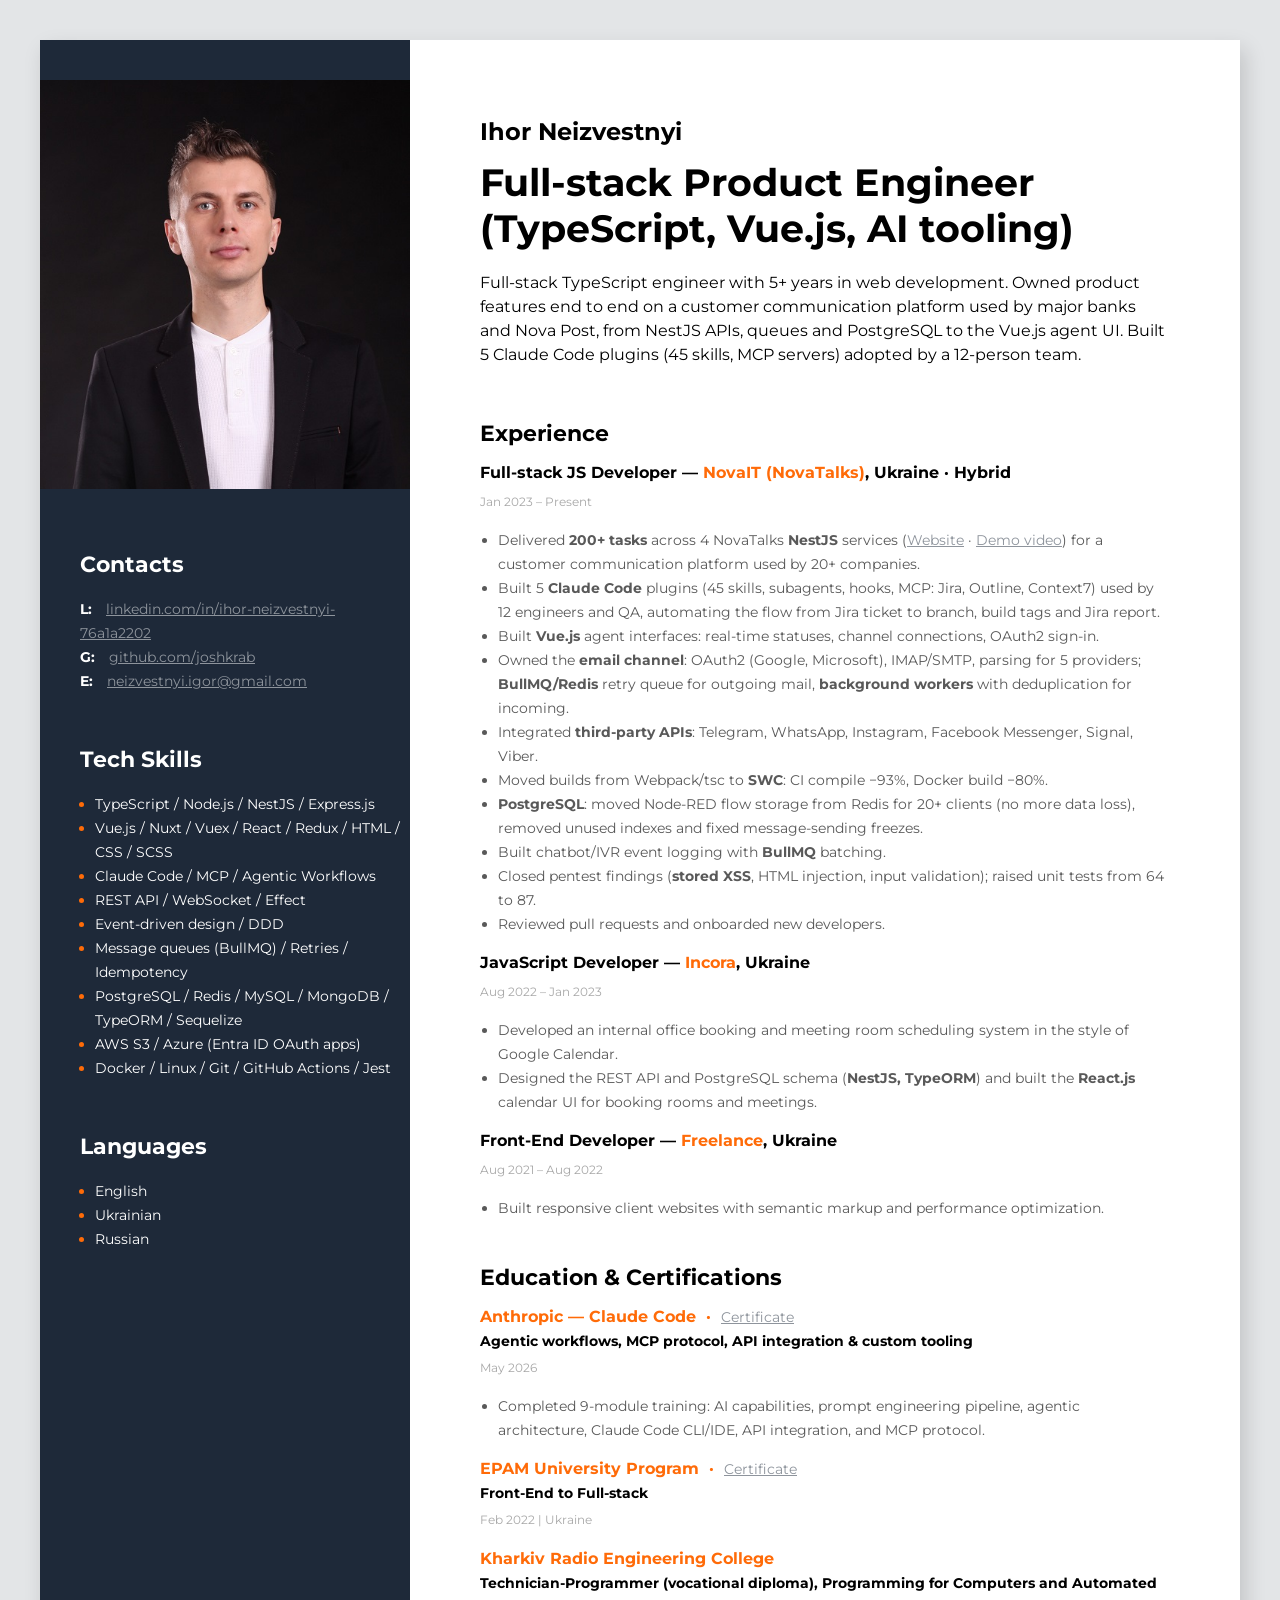
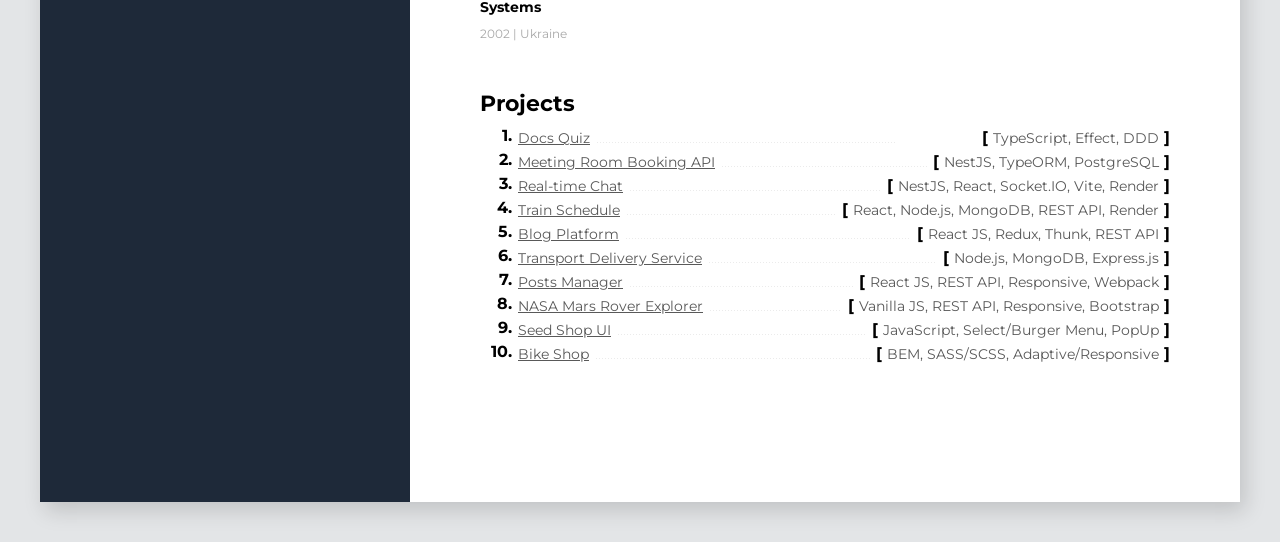
==== index2.html @ da0ebd99 "18nov" ====
<!DOCTYPE html>
<html lang="en">

<head>
  <meta http-equiv="Permissions-Policy" content="interest-cohort=()" />
  <meta charset="UTF-8" />
  <meta name="viewport" content="width=device-width, initial-scale=1.0" />
  <title>Ihor_Neizvestnyi_CV</title>
  <link rel="stylesheet" href="./css/style.css" />
  <link href="https://fonts.googleapis.com/css2?family=Montserrat:wght@400;700&display=swap" rel="stylesheet" />
  <style>
    /* Print/ATS: plain fonts for headings, full URLs instead of link labels */
    .print-link { display: none; }
    @media print {
      .wrapper h1, .wrapper h2, .wrapper h3, .wrapper h4 { font-family: Arial, Helvetica, sans-serif !important; }
      .screen-link { display: none !important; }
      .print-link { display: inline !important; }
    }
  </style>
</head>

<body>
  <!-- Main container -->
  <div class="wrapper">
    <aside class="sidebar">
      <img src="./img/03.JPG" alt="My Photo" class="photo" />

      <!-- Contacts container -->
      <div class="contacts">
        <h3 class="contacts-title">Contacts</h3>
        <div>
          <span class="contacts-letters">L:</span>
          <a target="_blank" class="contacts-link"
            href="https://www.linkedin.com/in/ihor-neizvestnyi-76a1a2202/">linkedin.com/in/ihor-neizvestnyi-76a1a2202</a>
        </div>
        <div>
          <span class="contacts-letters">G:</span>
          <a target="_blank" class="contacts-link" href="https://github.com/joshkrab">github.com/joshkrab</a>
        </div>
        <div>
          <span class="contacts-letters">E:</span>
          <a target="_blank" class="contacts-link"
            href="mailto:neizvestnyi.igor@gmail.com">neizvestnyi.igor@gmail.com</a>
        </div>
      </div>

      <!-- Tech skills container (screen). Keep in sync with .print-skills below -->
      <div class="tech-skills">
        <h3 class="tech-skills-title">Tech Skills</h3>

        <ul class="tech-skills-list">
          <li class="tech-skills-item">
            <span class="tech-skills-words">TypeScript / Node.js / NestJS / Express.js</span>
          </li>

          <li class="tech-skills-item">
            <span class="tech-skills-words">Vue.js / Nuxt / Vuex / React / Redux / HTML / CSS / SCSS</span>
          </li>

          <li class="tech-skills-item">
            <span class="tech-skills-words">Claude Code / MCP / Agentic Workflows</span>
          </li>

          <li class="tech-skills-item">
            <span class="tech-skills-words">REST API / WebSocket / Effect</span>
          </li>

          <li class="tech-skills-item">
            <span class="tech-skills-words">Event-driven design / DDD</span>
          </li>

          <li class="tech-skills-item">
            <span class="tech-skills-words">Message queues (BullMQ) / Retries / Idempotency</span>
          </li>

          <li class="tech-skills-item">
            <span class="tech-skills-words">PostgreSQL / Redis / MySQL / MongoDB / TypeORM / Sequelize</span>
          </li>

          <li class="tech-skills-item">
            <span class="tech-skills-words">AWS S3 / Azure (Entra ID OAuth apps)</span>
          </li>

          <li class="tech-skills-item">
            <span class="tech-skills-words">Docker / Linux / Git / GitHub Actions / Jest</span>
          </li>

        </ul>
      </div>

      <!-- Languages container -->
      <div class="soft-skills languages">
        <h3 class="soft-skills-title">Languages</h3>
        <ul>
          <li class="soft-skills-item">
            <span class="soft-skills-words">English</span>
          </li>

          <li class="soft-skills-item">
            <span class="soft-skills-words">Ukrainian</span>
          </li>

          <li class="soft-skills-item">
            <span class="soft-skills-words">Russian</span>
          </li>
        </ul>
      </div>
    </aside>

    <!-- About me container -->
    <div class="about-me">
      <!-- Main info -->
      <div class="info-conteiner">
        <h1 class="profession">Ihor Neizvestnyi</h1>
        <h2 class="name">Full-stack Product Engineer (TypeScript, Vue.js, AI tooling)</h2>

        <p class="description">
          Full-stack TypeScript engineer with 5+ years in web development. Owned product features end to end on a
          customer communication platform used by major banks and Nova Post, from NestJS APIs, queues and PostgreSQL
          to the Vue.js agent UI. Built 5 Claude Code plugins (45 skills, MCP servers) adopted by a 12-person team.
        </p>
      </div>

      <!-- Skills: shown only in print/PDF. Keep in sync with sidebar Tech Skills -->
      <div class="print-skills">
        <h3 class="about-me-title">Skills</h3>
        <ul>
          <li><b>Backend:</b> TypeScript, Node.js, NestJS, Express.js, REST API, WebSocket, Effect</li>
          <li><b>Frontend:</b> Vue.js, Nuxt, Vuex, React, Redux, HTML, CSS/SCSS</li>
          <li><b>AI:</b> Claude Code, MCP, agentic workflows</li>
          <li><b>Architecture:</b> event-driven design, message queues (BullMQ), retries, idempotency, DDD</li>
          <li><b>Data:</b> PostgreSQL, Redis, MySQL, MongoDB, TypeORM, Sequelize</li>
          <li><b>Cloud:</b> AWS S3, Azure (Entra ID OAuth apps)</li>
          <li><b>DevOps &amp; Testing:</b> Docker, Linux, Git, GitHub Actions, Jest</li>
        </ul>
      </div>

      <!-- Work Experience -->
      <div class="experience-container">
        <h3 class="about-me-title">Experience</h3>

        <!-- NovaIT -->
        <div>
          <h4 class="profession-title">
            Full-stack JS Developer —
            <span class="prof-company">NovaIT (NovaTalks)</span>, Ukraine · Hybrid
          </h4>
          <span class="profession-time">Jan 2023 – Present</span>
          <ul class="profession-duties">
            <li class="profession-duties-item">
              Delivered <b>200+ tasks</b> across 4 NovaTalks <b>NestJS</b> services
              (<span class="screen-link"><a target="_blank" class="contacts-link" href="https://novatalks.com.ua/en/">Website</a> ·
              <a target="_blank" class="contacts-link" href="https://www.youtube.com/watch?v=xKpagvqNohA">Demo
                video</a></span><span class="print-link"><a target="_blank" class="contacts-link"
                href="https://novatalks.com.ua/en/">novatalks.com.ua/en</a> ·
              <a target="_blank" class="contacts-link"
                href="https://www.youtube.com/watch?v=xKpagvqNohA">youtube.com/watch?v=xKpagvqNohA</a></span>)
              for a customer communication platform used by 20+ companies.
            </li>
            <li class="profession-duties-item">
              Built 5 <b>Claude Code</b> plugins (45 skills, subagents, hooks, MCP: Jira, Outline, Context7) used by
              12 engineers and QA, automating the flow from Jira ticket to branch, build tags and Jira report.
            </li>
            <li class="profession-duties-item">
              Built <b>Vue.js</b> agent interfaces: real-time statuses, channel connections, OAuth2 sign-in.
            </li>
            <li class="profession-duties-item">
              Owned the <b>email channel</b>: OAuth2 (Google, Microsoft), IMAP/SMTP, parsing for 5 providers;
              <b>BullMQ/Redis</b> retry queue for outgoing mail, <b>background workers</b> with deduplication for incoming.
            </li>
            <li class="profession-duties-item">
              Integrated <b>third-party APIs</b>: Telegram, WhatsApp, Instagram, Facebook Messenger, Signal, Viber.
            </li>
            <li class="profession-duties-item">
              Moved builds from Webpack/tsc to <b>SWC</b>: CI compile −93%, Docker build −80%.
            </li>
            <li class="profession-duties-item">
              <b>PostgreSQL</b>: moved Node-RED flow storage from Redis for 20+ clients (no more data loss), removed
              unused indexes and fixed message-sending freezes.
            </li>
            <li class="profession-duties-item">
              Built chatbot/IVR event logging with <b>BullMQ</b> batching.
            </li>
            <li class="profession-duties-item">
              Closed pentest findings (<b>stored XSS</b>, HTML injection, input validation); raised unit tests from
              64 to 87.
            </li>
            <li class="profession-duties-item">
              Reviewed pull requests and onboarded new developers.
            </li>
          </ul>
        </div>

        <!-- Incora -->
        <div>
          <h4 class="profession-title">
            JavaScript Developer —
            <span class="prof-company">Incora</span>, Ukraine
          </h4>
          <span class="profession-time">Aug 2022 – Jan 2023</span>
          <ul class="profession-duties">
            <li class="profession-duties-item">
              Developed an internal office booking and meeting room scheduling system in the style of Google Calendar.
            </li>
            <li class="profession-duties-item">
              Designed the REST API and PostgreSQL schema (<b>NestJS, TypeORM</b>) and built the <b>React.js</b> calendar
              UI for booking rooms and meetings.
            </li>
          </ul>
        </div>

        <!-- Freelance -->
        <div>
          <h4 class="profession-title">
            Front-End Developer —
            <span class="prof-company">Freelance</span>, Ukraine
          </h4>
          <span class="profession-time">Aug 2021 – Aug 2022</span>
          <ul class="profession-duties">
            <li class="profession-duties-item">
              Built responsive client websites with semantic markup and performance optimization.
            </li>
          </ul>
        </div>
      </div>

      <!-- Education -->
      <div class="education-container">
        <h3 class="about-me-title ed-title">Education & Certifications</h3>

        <div class="edu-entry">
          <p class="university">
            Anthropic — Claude Code &nbsp;·&nbsp;
            <a target="_blank" class="contacts-link" href="https://verify.skilljar.com/c/oodo7kr6558k">Certificate</a>
          </p>
          <p class="study-profession">Agentic workflows, MCP protocol, API integration & custom tooling</p>
          <span class="profession-time">May 2026</span>
          <ul class="profession-duties">
            <li class="profession-duties-item">
              Completed 9-module training: AI capabilities, prompt engineering pipeline, agentic architecture, Claude
              Code
              CLI/IDE, API integration, and MCP protocol.
            </li>
          </ul>
        </div>

        <div class="edu-entry">
          <p class="university">
            EPAM University Program &nbsp;·&nbsp;
            <a target="_blank" class="contacts-link"
              href="https://www.linkedin.com/in/ihor-neizvestnyi-76a1a2202/overlay/Education/786078848/treasury/?profileId=ACoAADOkJ8IBAlka952sf1YDm9G2X_8VX7Xbnp8">Certificate</a>
          </p>
          <p class="study-profession">Front-End to Full-stack</p>
          <span class="profession-time">Feb 2022
            <span class="profession-divider">|</span> Ukraine
          </span>
        </div>

        <div class="edu-entry">
          <p class="university">Kharkiv Radio Engineering College</p>
          <p class="study-profession">Technician-Programmer (vocational diploma), Programming for Computers and
            Automated Systems</p>
          <span class="profession-time">2002
            <span class="profession-divider">|</span> Ukraine
          </span>
        </div>
      </div>

      <!-- Projects container -->
      <div class="projects-container">
        <h3 class="about-me-title">Projects</h3>
        <ol>

          <!-- Site + PDF -->
          <li class="projects-item">
            <a target="_blank" class="projects-link" href="https://gitlab.com/satorio/public/quiz">Docs Quiz</a>
            <span
              class="dots">....................................................................................................</span>
            <span>
              <b>[</b>
              <span class="tech-name">TypeScript, Effect, DDD</span>
              <b>]</b>
            </span>
          </li>

          <li class="projects-item">
            <a target="_blank" class="projects-link" href="https://github.com/joshkrab/nest-typeorm-pg">Meeting Room
              Booking API</a>
            <span
              class="dots">....................................................................................................</span>
            <span>
              <b>[</b>
              <span class="tech-name">NestJS, TypeORM, PostgreSQL</span>
              <b>]</b>
            </span>
          </li>

          <li class="projects-item">
            <a target="_blank" class="projects-link" href="https://joshkrab.github.io/ws-client/">Real-time Chat</a>
            <span
              class="dots">....................................................................................................</span>
            <span>
              <b>[</b>
              <span class="tech-name">NestJS, React, Socket.IO, Vite, Render</span>
              <b>]</b>
            </span>
          </li>

          <li class="projects-item">
            <a target="_blank" class="projects-link" href="https://joshkrab.github.io/trains-client/">Train Schedule</a>
            <span
              class="dots">....................................................................................................</span>
            <span>
              <b>[</b>
              <span class="tech-name">React, Node.js, MongoDB, REST API, Render</span>
              <b>]</b>
            </span>
          </li>

          <li class="projects-item">
            <a target="_blank" class="projects-link" href="https://joshkrab.github.io/incora-test">Blog Platform</a>
            <span
              class="dots">....................................................................................................</span>
            <span>
              <b>[</b>
              <span class="tech-name">React JS, Redux, Thunk, REST API</span>
              <b>]</b>
            </span>
          </li>

          <!-- Site only: class "screen-only" hides an item in PDF -->
          <li class="projects-item screen-only">
            <a target="_blank" class="projects-link" href="https://gitlab.com/neizvestnyi.igor/nodejs_hw2.git">Transport
              Delivery Service</a>
            <span
              class="dots">....................................................................................................</span>
            <span>
              <b>[</b>
              <span class="tech-name">Node.js, MongoDB, Express.js</span>
              <b>]</b>
            </span>
          </li>

          <li class="projects-item screen-only">
            <a target="_blank" class="projects-link" href="https://joshkrab.github.io/react-components/">Posts
              Manager</a>
            <span
              class="dots">....................................................................................................</span>
            <span>
              <b>[</b>
              <span class="tech-name">React JS, REST API, Responsive, Webpack</span>
              <b>]</b>
            </span>
          </li>

          <li class="projects-item screen-only">
            <a target="_blank" class="projects-link" href="https://joshkrab.github.io/test_softwarenetic/">NASA Mars
              Rover Explorer</a>
            <span
              class="dots">....................................................................................................</span>
            <span>
              <b>[</b>
              <span class="tech-name">Vanilla JS, REST API, Responsive, Bootstrap</span>
              <b>]</b>
            </span>
          </li>

          <li class="projects-item screen-only">
            <a target="_blank" class="projects-link" href="https://joshkrab.github.io/test_sb/">Seed Shop UI</a>
            <span
              class="dots">....................................................................................................</span>
            <span>
              <b>[</b>
              <span class="tech-name">JavaScript, Select/Burger Menu, PopUp</span>
              <b>]</b>
            </span>
          </li>

          <li class="projects-item screen-only">
            <a target="_blank" class="projects-link" href="https://joshkrab.github.io/Responsive-adaptive/">Bike
              Shop</a>
            <span
              class="dots">....................................................................................................</span>
            <span>
              <b>[</b>
              <span class="tech-name">BEM, SASS/SCSS, Adaptive/Responsive</span>
              <b>]</b>
            </span>
          </li>

          <!-- Hidden: remove the comment around an item to show it -->
          <!-- <li class="projects-item">
            <a target="_blank" class="projects-link" href="https://joshkrab.github.io/deposit/">Deposit Calculator</a>
            <span class="dots">....................................................................................................</span>
            <span>
              <b>[</b>
              <span class="tech-name">JavaScript, ES6+</span>
              <b>]</b>
            </span>
          </li> -->
          <!-- <li class="projects-item">
            <a target="_blank" class="projects-link" href="https://joshkrab.github.io/rockPaperScissors/">Rock Paper Scissors Game</a>
            <span class="dots">....................................................................................................</span>
            <span>
              <b>[</b>
              <span class="tech-name">JavaScript, ES6+</span>
              <b>]</b>
            </span>
          </li> -->
          <!-- <li class="projects-item">
            <a target="_blank" class="projects-link" href="https://joshkrab.github.io/BEM-Prepros-Scss/">Creative Agency Website</a>
            <span class="dots">....................................................................................................</span>
            <span>
              <b>[</b>
              <span class="tech-name">BEM, SASS/SCSS, jQuery</span>
              <b>]</b>
            </span>
          </li> -->
          <!-- <li class="projects-item">
            <a target="_blank" class="projects-link" href="https://joshkrab.github.io/Store-html-css/">Online Store Layout</a>
            <span class="dots">....................................................................................................</span>
            <span>
              <b>[</b>
              <span class="tech-name">HTML5, CSS3</span>
              <b>]</b>
            </span>
          </li> -->
          <!-- <li class="projects-item">
            <a target="_blank" class="projects-link" href="https://joshkrab.github.io/Video-Audio/">Video &amp; Audio Player</a>
            <span class="dots">....................................................................................................</span>
            <span>
              <b>[</b>
              <span class="tech-name">HTML5 Video &amp; Audio API</span>
              <b>]</b>
            </span>
          </li> -->
          <!-- <li class="projects-item">
            <a target="_blank" class="projects-link" href="https://joshkrab.github.io/Grid-only/">CSS Grid Layout</a>
            <span class="dots">....................................................................................................</span>
            <span>
              <b>[</b>
              <span class="tech-name">CSS Grid</span>
              <b>]</b>
            </span>
          </li> -->
        </ol>
      </div>

    </div>
  </div>
</body>

</html>
---- css/style.css ----
* {
  padding: 0;
  margin: 0;
  box-sizing: border-box;
}

body {
  background: #e3e5e7;
  padding-top: 40px;
  padding-bottom: 40px;
  padding-left: 20px;
  padding-right: 20px;
  font-family: Montserrat;
}

.wrapper {
  background: #ffffff;
  display: flex;
  max-width: 1200px;
  margin: 0 auto;
  box-shadow: 5px 9px 20px rgba(0, 0, 0, 0.15);
}

.sidebar {
  background: #1e2939;
  width: 370px;
  padding-top: 40px;
  padding-bottom: 40px;
}

.photo {
  width: 370px;
}

.about-me {
  padding-left: 70px;
  padding-right: 70px;
  padding-top: 80px;
  padding-bottom: 90px;
}

.contacts {
  margin-left: 40px;
  margin-right: 40px;
  margin-top: 60px;
}

.contacts-title {
  font-size: 22px;
  font-weight: 700;
  line-height: 24px;
  color: #ffffff;
  margin-bottom: 20px;
}

.contacts-link {
  font-size: 14px;
  font-weight: 400;
  line-height: 24px;
  color: #8e949c;
}

.contacts-link:hover {
  color: rgb(255, 107, 8, 0.7);
}

.contacts-letters {
  font-size: 14px;
  font-weight: 700;
  line-height: 24px;
  color: #ffffff;
  margin-right: 10px;
}

.tech-skills-title {
  font-size: 22px;
  font-weight: 700;
  line-height: 24px;
  color: #fff;
  margin-bottom: 20px;
}

.tech-skills {
  margin-top: 55px;
  margin-left: 40px;
}

.tech-skills-list {
  font-size: 14px;
}

.tech-skills-item {
  font-size: 14px;
  font-weight: 400;
  line-height: 24px;
  color: #ff6b08;
  margin-left: 15px;
}

.tech-skills-words {
  color: #fff;
}

.soft-skills {
  margin-top: 55px;
  margin-left: 40px;
}

.soft-skills-title {
  font-size: 22px;
  font-weight: 700;
  line-height: 24px;
  color: #fff;
  margin-bottom: 20px;
}

.soft-skills-item {
  font-size: 14px;
  font-weight: 400;
  line-height: 24px;
  color: #ff6b08;
  margin-left: 15px;
}

.soft-skills-words {
  color: #fff;
}

.profession {
  font-size: 1.5em;
  font-weight: 700;
  font-style: normal;
  letter-spacing: normal;
  line-height: 24px;
}

.name {
  font-size: 38px;
  font-weight: 700;
  font-style: normal;
  letter-spacing: normal;
  line-height: 1.2;
  margin: 16px 0 20px;
}

.description {
  font-size: 16px;
  font-weight: 400;
  font-style: normal;
  letter-spacing: normal;
  line-height: 24px;
}

.info-conteiner {
  margin-bottom: 55px;
}

.about-me-title {
  font-size: 22px;
  font-weight: 700;
  font-style: normal;
  letter-spacing: normal;
  line-height: 24px;
  margin-bottom: 10px;
}

.projects-link {
  color: #595959;
  font-size: 14px;
  font-weight: 400;
  font-style: normal;
  letter-spacing: normal;
  line-height: 24px;
}

.projects-link:hover {
  color: #ff6b08;
}

.tech-name {
  color: #595959;
  font-size: 14px;
  font-weight: 400;
  font-style: normal;
  letter-spacing: normal;
  line-height: 24px;
}

.dots {
  color: #d6d6d6;
  font-weight: 100;
}

.projects-item {
  font-weight: 700;
  margin-left: 18px;
}

.projects-container {
  margin-bottom: 46px;
  /* padding: 0px 0px 0px 14px; */
}

.projects-container ol {
  padding: 0px 0px 0px 20px;
}

/* Опыт работы */
.profession-title {
  font-size: 16px;
  font-weight: 700;
  font-style: normal;
  letter-spacing: normal;
  line-height: 24px;
  margin-top: 15px;
  margin-bottom: 5px;
}

.prof-company {
  color: #ff6b08;
}

.profession-time {
  color: #a8a8a8;
  font-size: 12px;
  font-weight: 400;
  font-style: normal;
  letter-spacing: normal;
  line-height: 24px;
  margin-bottom: 14px;
}

.profession-divider {
  color: #a8a8a8;
}

.profession-duties {
  margin-top: 14px;
  padding: 0px 0px 0px 18px;
}

.profession-duties-item {
  color: #595959;
  font-size: 14px;
  font-weight: 400;
  font-style: normal;
  letter-spacing: normal;
  line-height: 24px;
}

.education-container {
  font-size: 22px;
  font-weight: 700;
  font-style: normal;
  letter-spacing: normal;
  line-height: 24px;
  margin: 0px 0px 46px 0px;
}

.university {
  color: #ff6b08;
  font-family: Montserrat;
  font-size: 16px;
  font-weight: 700;
  font-style: normal;
  letter-spacing: normal;
  line-height: 24px;
  margin-top: 15px;
  margin-bottom: 0px;
}

.study-profession {
  font-size: 14px;
  font-weight: 700;
  font-style: normal;
  letter-spacing: normal;
  line-height: 24px;
}

@media screen and (max-width: 1180px) {
  body {
    padding: 20px;
  }

  .projects-item {
    margin: 0px 0px 10px 0px;
  }

  .sidebar {
    width: 300px;
    box-sizing: border-box;
  }

  .photo {
    width: 300px;
  }

  .about-me {
    padding: 50px 70px;
  }

  .info-conteiner {
    margin-bottom: 35px;
  }
}

@media screen and (max-width: 1090px) {
  body {
    padding: 20px;
  }

  .dots {
    display: none;
  }
  .projects-link {
    display: block;
  }

  .about-me {
    padding: 50px;
  }

  .name {
    font-size: 35px;
    line-height: 1.2;
  }
}

@media screen and (max-width: 768px) {
  .contacts-title,
  .tech-skills-title,
  .soft-skills-title {
    font-size: 16px;
    font-weight: 700;
    line-height: 18px;
    color: #ffffff;
    margin-bottom: 14px;
  }

  .contacts-letters {
    display: none;
  }

  .contacts-link {
    font-size: 12px;
    font-weight: 400;
    line-height: 16px;
    color: #8e949c;
  }

  .name,
  .about-me-title {
    font-size: 20px;
    line-height: 35px;
    margin: 0px 0px 10px 0px;
  }

  .profession-title {
    font-size: 14px;
    line-height: 18px;
    margin-top: 10px;
    margin-bottom: 5px;
  }

  .profession-time {
    font-size: 10px;
    line-height: 18px;
    margin-bottom: 10px;
  }

  .about-me {
    padding: 10px 20px 20px 20px;
  }

  .sidebar {
    width: 220px;
    padding: 0;
  }

  .photo {
    width: 220px;
  }

  .contacts {
    margin: 16px;
  }

  .soft-skills,
  .tech-skills {
    margin: 20px;
  }

  .projects-container,
  .profession-duties {
    margin-bottom: 30px;
    padding: 0px 0px 0px 14px;
  }

  .projects-link {
    font-size: 12px;
    line-height: 18px;
  }

  .projects-item b {
    display: none;
  }

  .tech-name {
    font-size: 8px;
    line-height: 14px;
  }

  .description,
  .profession-duties-item {
    font-size: 12px;
    font-weight: 400;
    font-style: normal;
    letter-spacing: normal;
    line-height: 20px;
  }
}

@media screen and (max-width: 427px) {
  .about-me {
    padding: 20px 20px 20px 20px;
  }
  .wrapper {
    display: block;
  }

  .sidebar {
    width: 100%;
    text-align: center;
    padding: 0px 0px 20px 0px;
  }

  .photo {
    width: 100%;
  }

  .tech-skills-list,
  .soft-skills ul {
    width: 170px;
    margin: 0 auto;
    text-align: left;
  }

  .projects-container {
    padding: 0;
    padding: 0px 0px 0px 16%;
  }

  .description,
  .profession-duties-item {
    text-align: justify;
  }

  .profession,
  .name {
    text-align: center;
  }

  .profession-time,
  .study-profession {
    line-height: 10px;
    padding: 0px 0px 0px 0px;
    margin: 0px 0px 0px 0px;
  }

  .university {
    font-size: 12px;
  }

  .tech-skills-title,
  .soft-skills-title {
    /* text-align: left; */
    padding: 0px 0px 0px 0px;
  }

  /* .education-container {
    text-align: center;
  } */
}

.experience-container {
  margin-bottom: 46px;
}

.product-line {
  margin-top: 6px;
}

/* Projects on wide screens: dots fill the gap, tech list stays on the right.
   Works for any number of items (toggle items by commenting them in HTML). */
@media screen and (min-width: 1091px) {
  .projects-container ol {
    list-style: none;
    counter-reset: projects;
  }

  .projects-item {
    display: flex;
    align-items: baseline;
    gap: 6px;
    position: relative;
    counter-increment: projects;
  }

  .projects-item::before {
    content: counter(projects) ".";
    position: absolute;
    left: -30px;
    width: 24px;
    text-align: right;
  }

  .projects-link {
    flex: 0 0 auto;
    white-space: nowrap;
  }



  /* let the main column shrink to the wrapper instead of growing with the row */
  .about-me {
    min-width: 0;
  }

  .dots {
    flex: 1 1 24px;
    min-width: 24px;
    overflow: hidden;
    white-space: nowrap;
    contain: inline-size;
  }

  .projects-item > span:last-child {
    flex: 0 0 auto;
    white-space: nowrap;
  }
}

/* Print-only skills block (hidden on screen) */
.print-skills {
  display: none;
}

/* =========================================================
   PRINT / PDF: single column, A4
   Same HTML, blocks reordered for correct text order
   ========================================================= */
@page {
  size: A4;
  margin: 12mm 14mm;
}

@media print {
  :root {
    --accent: #1f3a5f;
    --muted: #555555;
    --link: #2456c9;
  }

  body {
    background: #ffffff;
    padding: 0;
    font-family: Arial, Helvetica, sans-serif;
    font-size: 10.5pt;
    line-height: 1.45;
    color: #000000;
  }

  /* one grid, sidebar and main dissolved into it */
  .wrapper {
    display: grid;
    grid-template-columns: 1fr auto;
    column-gap: 20px;
    max-width: none;
    margin: 0;
    box-shadow: none;
    background: #ffffff;
    border-top: 6px solid var(--accent);
    padding-top: 14px;
    -webkit-print-color-adjust: exact;
    print-color-adjust: exact;
  }

  .sidebar,
  .about-me,
  .info-conteiner {
    display: contents;
  }

  /* order = reading order */
  .profession          { order: 1; grid-column: 1; grid-row: 1; }
  .name                { order: 2; grid-column: 1; grid-row: 2; }
  .contacts            { order: 3; grid-column: 1; grid-row: 3; }
  .photo               { order: 4; grid-column: 2; grid-row: 1 / span 3; }
  .description         { order: 5; grid-column: 1 / -1; grid-row: 4; }
  .print-skills        { display: block; order: 6; grid-column: 1 / -1; grid-row: 5; }
  .tech-skills         { display: none; }
  .experience-container{ order: 7; grid-column: 1 / -1; grid-row: 6; }
  .projects-container  { order: 8; grid-column: 1 / -1; grid-row: 7; }
  .education-container { order: 9; grid-column: 1 / -1; grid-row: 8; }
  .languages           { order: 10; grid-column: 1 / -1; grid-row: 9; }
  .soft-skills:not(.languages) { display: none; }

  /* ---- header ---- */
  .photo {
    width: 84px;
    height: 84px;
    border-radius: 50%;
    object-fit: cover;
    align-self: start;
  }

  .profession {
    font-family: Montserrat, Arial, sans-serif;
    font-size: 20pt;
    line-height: 1.2;
    color: var(--accent);
  }

  .name {
    font-size: 12pt;
    font-weight: 400;
    line-height: 1.3;
    color: var(--muted);
    margin: 2px 0 0;
  }

  .contacts {
    margin: 6px 0 0;
    font-size: 9pt;
  }

  .contacts-title,
  .contacts-letters {
    display: none;
  }

  .contacts > div {
    display: inline;
  }

  .contacts > div + div::before {
    content: "|";
    color: var(--muted);
    margin: 0 6px;
  }

  .contacts-link,
  .projects-link {
    font-size: inherit;
    line-height: inherit;
    color: var(--link);
    text-decoration: none;
    white-space: nowrap;
  }

  .description {
    font-size: 10.5pt;
    line-height: 1.45;
    margin-top: 10px;
  }

  /* ---- section titles ---- */
  .tech-skills-title,
  .soft-skills-title,
  .about-me-title {
    font-family: Montserrat, Arial, sans-serif;
    font-size: 11.5pt;
    font-weight: 700;
    line-height: 1.3;
    text-transform: uppercase;
    letter-spacing: 0.04em;
    color: var(--accent);
    border-bottom: 2px solid var(--accent);
    padding-bottom: 2px;
    margin: 0 0 8px;
    break-after: avoid;
    page-break-after: avoid;
  }

  .print-skills,
  .languages,
  .experience-container,
  .projects-container,
  .education-container {
    margin: 20px 0 0;
    padding: 0;
  }

  /* ---- skills: labeled lines ---- */
  .print-skills ul {
    list-style: none;
    padding: 0;
    margin: 0;
  }

  .print-skills li {
    font-size: 10.5pt;
    line-height: 1.45;
  }

  /* ---- languages: one flowing line ---- */
  .languages ul {
    list-style: none;
    padding: 0;
    width: auto;
    margin: 0;
    text-align: left;
  }

  .soft-skills-item {
    display: inline;
    margin: 0;
    font-size: 10.5pt;
    line-height: 1.45;
    color: #000000;
  }

  .soft-skills-item + .soft-skills-item::before {
    content: "·";
    color: var(--muted);
    margin: 0 6px;
  }

  .soft-skills-words {
    color: #000000;
  }

  /* ---- experience ---- */
  .experience-container > div {
    display: grid;
    grid-template-columns: 1fr auto;
    column-gap: 12px;
    margin-top: 10px;
  }

  .experience-container > div > * {
    grid-column: 1 / -1;
  }

  .experience-container > div > .profession-title {
    grid-column: 1;
  }

  .experience-container > div > span.profession-time {
    grid-column: 2;
    grid-row: 1;
    align-self: baseline;
    text-align: right;
    font-size: 10.5pt;
  }

  .profession-title {
    font-size: 10.5pt;
    line-height: 1.45;
    margin: 0;
    break-after: avoid;
    page-break-after: avoid;
  }

  .prof-company {
    color: var(--accent);
  }

  .profession-time,
  .profession-divider {
    font-size: 10pt;
    line-height: 1.45;
    font-style: italic;
    color: var(--muted);
    margin: 0;
  }

  .profession-duties {
    margin: 4px 0 0;
    padding: 0 0 0 18px;
  }

  .profession-duties-item {
    font-size: 10.5pt;
    line-height: 1.45;
    color: #000000;
    margin-bottom: 2px;
    text-align: left;
    break-inside: avoid;
    page-break-inside: avoid;
  }

  /* ---- projects ---- */
  .projects-container ol {
    list-style: disc;
    padding: 0 0 0 18px;
  }

  .projects-item {
    font-weight: 400;
    margin: 0 0 2px;
    break-inside: avoid;
    page-break-inside: avoid;
  }

  .projects-link {
    display: inline;
  }

  .dots,
  .screen-only {
    display: none;
  }

  .projects-item b {
    display: none;
  }

  .tech-name::before {
    content: "— ";
  }

  .tech-name {
    font-size: 10.5pt;
    line-height: 1.45;
    color: #000000;
  }

  /* ---- education ---- */
  .university {
    font-family: Arial, Helvetica, sans-serif;
    font-size: 10.5pt;
    line-height: 1.45;
    color: #000000;
    margin: 10px 0 0;
    break-after: avoid;
    page-break-after: avoid;
  }


  .study-profession {
    font-size: 10.5pt;
    font-weight: 400;
    font-style: italic;
    line-height: 1.45;
    color: var(--muted);
  }

  .product-line {
    margin-top: 2px;
  }

  /* keep short sections and education entries on one page
     (Safari ignores break-after on headings in this layout) */
  .projects-container,
  .languages,
  .edu-entry {
    break-inside: avoid;
    page-break-inside: avoid;
  }

  /* education: dates inline after the program line (right-aligned dates
     get detached by some parsers when nothing wide sits below them) */
  .edu-entry {
    margin-top: 10px;
  }

  .ed-title + .edu-entry {
    margin-top: 0;
  }

  .edu-entry > .university {
    margin: 0;
  }

  .edu-entry > .study-profession {
    display: inline;
  }

  .edu-entry > .profession-time {
    display: inline;
    font-size: 10.5pt;
  }

  .edu-entry > .study-profession + .profession-time::before {
    content: " · ";
    font-style: normal;
  }
}
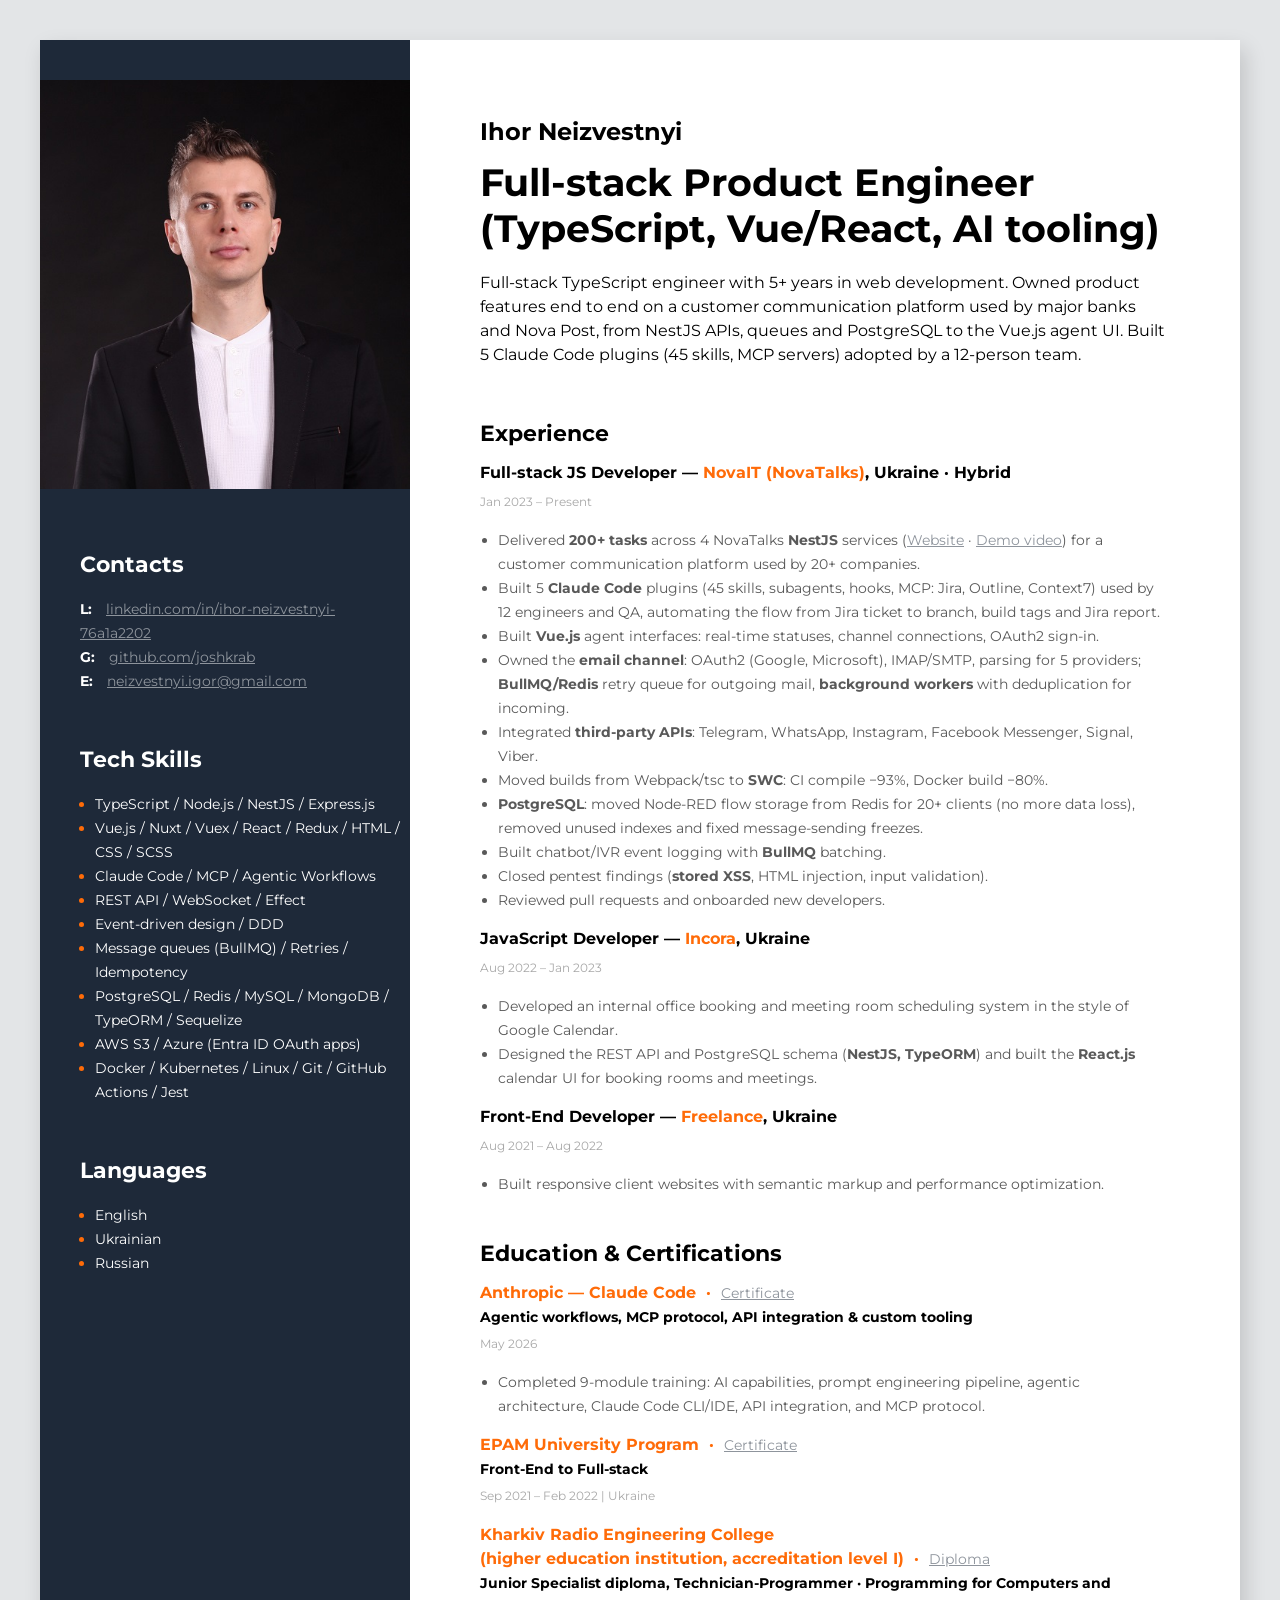
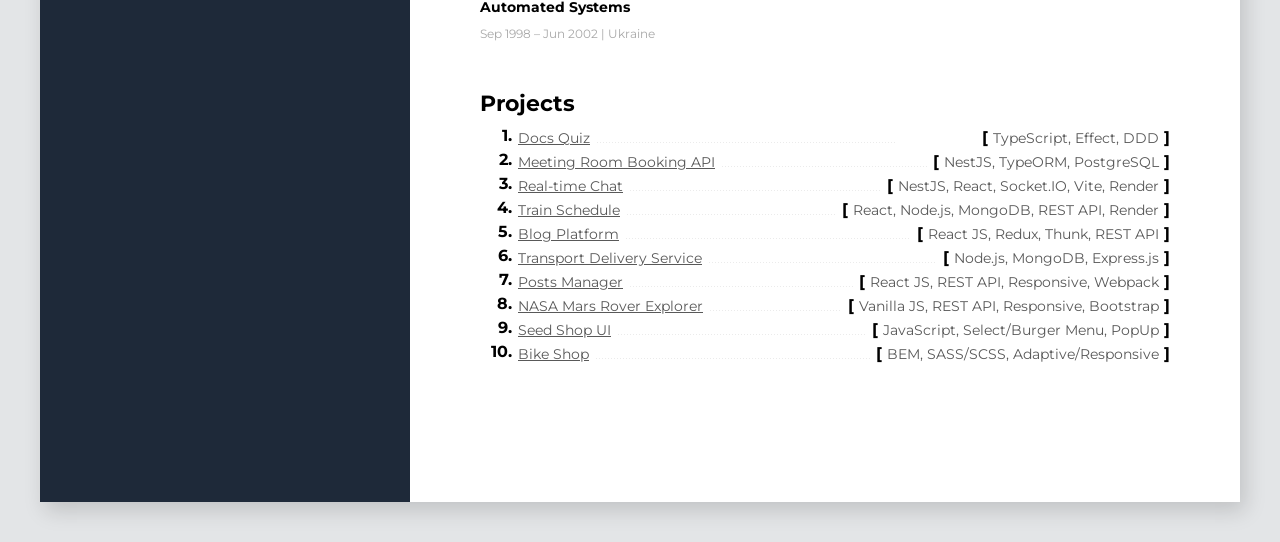
==== commit 74cbdffb: "20nov" ====
--- a/index2.html
+++ b/index2.html
@@ -10,11 +10,26 @@
   <link href="https://fonts.googleapis.com/css2?family=Montserrat:wght@400;700&display=swap" rel="stylesheet" />
   <style>
     /* Print/ATS: plain fonts for headings, full URLs instead of link labels */
-    .print-link { display: none; }
+    .print-link {
+      display: none;
+    }
+
     @media print {
-      .wrapper h1, .wrapper h2, .wrapper h3, .wrapper h4 { font-family: Arial, Helvetica, sans-serif !important; }
-      .screen-link { display: none !important; }
-      .print-link { display: inline !important; }
+
+      .wrapper h1,
+      .wrapper h2,
+      .wrapper h3,
+      .wrapper h4 {
+        font-family: Arial, Helvetica, sans-serif !important;
+      }
+
+      .screen-link {
+        display: none !important;
+      }
+
+      .print-link {
+        display: inline !important;
+      }
     }
   </style>
 </head>
@@ -82,7 +97,7 @@
           </li>
 
           <li class="tech-skills-item">
-            <span class="tech-skills-words">Docker / Linux / Git / GitHub Actions / Jest</span>
+            <span class="tech-skills-words">Docker / Kubernetes / Linux / Git / GitHub Actions / Jest</span>
           </li>
 
         </ul>
@@ -112,12 +127,12 @@
       <!-- Main info -->
       <div class="info-conteiner">
         <h1 class="profession">Ihor Neizvestnyi</h1>
-        <h2 class="name">Full-stack Product Engineer (TypeScript, Vue.js, AI tooling)</h2>
+        <h2 class="name">Full-stack Product Engineer (TypeScript, Vue/React, AI tooling)</h2>
 
         <p class="description">
           Full-stack TypeScript engineer with 5+ years in web development. Owned product features end to end on a
           customer communication platform used by major banks and Nova Post, from NestJS APIs, queues and PostgreSQL
-          to the Vue.js agent UI. Built 5 Claude Code plugins (45 skills, MCP servers) adopted by a 12-person team.
+          to the Vue.js agent UI. Built 5 Claude Code plugins (45 skills, MCP servers) adopted by a 12&#8209;person team.
         </p>
       </div>
 
@@ -131,7 +146,7 @@
           <li><b>Architecture:</b> event-driven design, message queues (BullMQ), retries, idempotency, DDD</li>
           <li><b>Data:</b> PostgreSQL, Redis, MySQL, MongoDB, TypeORM, Sequelize</li>
           <li><b>Cloud:</b> AWS S3, Azure (Entra ID OAuth apps)</li>
-          <li><b>DevOps &amp; Testing:</b> Docker, Linux, Git, GitHub Actions, Jest</li>
+          <li><b>DevOps &amp; Testing:</b> Docker, Kubernetes, Linux, Git, GitHub Actions, Jest</li>
         </ul>
       </div>
 
@@ -149,12 +164,13 @@
           <ul class="profession-duties">
             <li class="profession-duties-item">
               Delivered <b>200+ tasks</b> across 4 NovaTalks <b>NestJS</b> services
-              (<span class="screen-link"><a target="_blank" class="contacts-link" href="https://novatalks.com.ua/en/">Website</a> ·
-              <a target="_blank" class="contacts-link" href="https://www.youtube.com/watch?v=xKpagvqNohA">Demo
-                video</a></span><span class="print-link"><a target="_blank" class="contacts-link"
-                href="https://novatalks.com.ua/en/">novatalks.com.ua/en</a> ·
-              <a target="_blank" class="contacts-link"
-                href="https://www.youtube.com/watch?v=xKpagvqNohA">youtube.com/watch?v=xKpagvqNohA</a></span>)
+              (<span class="screen-link"><a target="_blank" class="contacts-link"
+                  href="https://novatalks.com.ua/en/">Website</a> ·
+                <a target="_blank" class="contacts-link" href="https://www.youtube.com/watch?v=xKpagvqNohA">Demo
+                  video</a></span><span class="print-link"><a target="_blank" class="contacts-link"
+                  href="https://novatalks.com.ua/en/">novatalks.com.ua/en</a> ·
+                <a target="_blank" class="contacts-link"
+                  href="https://www.youtube.com/watch?v=xKpagvqNohA">youtube.com/watch?v=xKpagvqNohA</a></span>)
               for a customer communication platform used by 20+ companies.
             </li>
             <li class="profession-duties-item">
@@ -166,7 +182,8 @@
             </li>
             <li class="profession-duties-item">
               Owned the <b>email channel</b>: OAuth2 (Google, Microsoft), IMAP/SMTP, parsing for 5 providers;
-              <b>BullMQ/Redis</b> retry queue for outgoing mail, <b>background workers</b> with deduplication for incoming.
+              <b>BullMQ/Redis</b> retry queue for outgoing mail, <b>background workers</b> with deduplication for
+              incoming.
             </li>
             <li class="profession-duties-item">
               Integrated <b>third-party APIs</b>: Telegram, WhatsApp, Instagram, Facebook Messenger, Signal, Viber.
@@ -182,8 +199,7 @@
               Built chatbot/IVR event logging with <b>BullMQ</b> batching.
             </li>
             <li class="profession-duties-item">
-              Closed pentest findings (<b>stored XSS</b>, HTML injection, input validation); raised unit tests from
-              64 to 87.
+              Closed pentest findings (<b>stored XSS</b>, HTML injection, input validation).
             </li>
             <li class="profession-duties-item">
               Reviewed pull requests and onboarded new developers.
@@ -203,7 +219,8 @@
               Developed an internal office booking and meeting room scheduling system in the style of Google Calendar.
             </li>
             <li class="profession-duties-item">
-              Designed the REST API and PostgreSQL schema (<b>NestJS, TypeORM</b>) and built the <b>React.js</b> calendar
+              Designed the REST API and PostgreSQL schema (<b>NestJS, TypeORM</b>) and built the <b>React.js</b>
+              calendar
               UI for booking rooms and meetings.
             </li>
           </ul>
@@ -251,18 +268,22 @@
               href="https://www.linkedin.com/in/ihor-neizvestnyi-76a1a2202/overlay/Education/786078848/treasury/?profileId=ACoAADOkJ8IBAlka952sf1YDm9G2X_8VX7Xbnp8">Certificate</a>
           </p>
           <p class="study-profession">Front-End to Full-stack</p>
-          <span class="profession-time">Feb 2022
+          <span class="profession-time">Sep 2021 – Feb 2022
             <span class="profession-divider">|</span> Ukraine
           </span>
         </div>
 
         <div class="edu-entry">
-          <p class="university">Kharkiv Radio Engineering College</p>
-          <p class="study-profession">Technician-Programmer (vocational diploma), Programming for Computers and
+          <p class="university">Kharkiv Radio Engineering College <br>
+            (higher education institution, accreditation level I)
+            &nbsp;·&nbsp;
+            <a target="_blank" class="contacts-link"
+              href="https://www.linkedin.com/in/ihor-neizvestnyi-76a1a2202/overlay/Education/740879628/treasury/?profileId=ACoAADOkJ8IBAlka952sf1YDm9G2X_8VX7Xbnp8">Diploma</a>
+          </p>
+          <p class="study-profession">Junior Specialist diploma, Technician-Programmer · Programming for Computers and
             Automated Systems</p>
-          <span class="profession-time">2002
-            <span class="profession-divider">|</span> Ukraine
-          </span>
+          <span class="profession-time">Sep 1998 – Jun 2002
+            <span class="profession-divider">|</span> Ukraine </span>
         </div>
       </div>
 
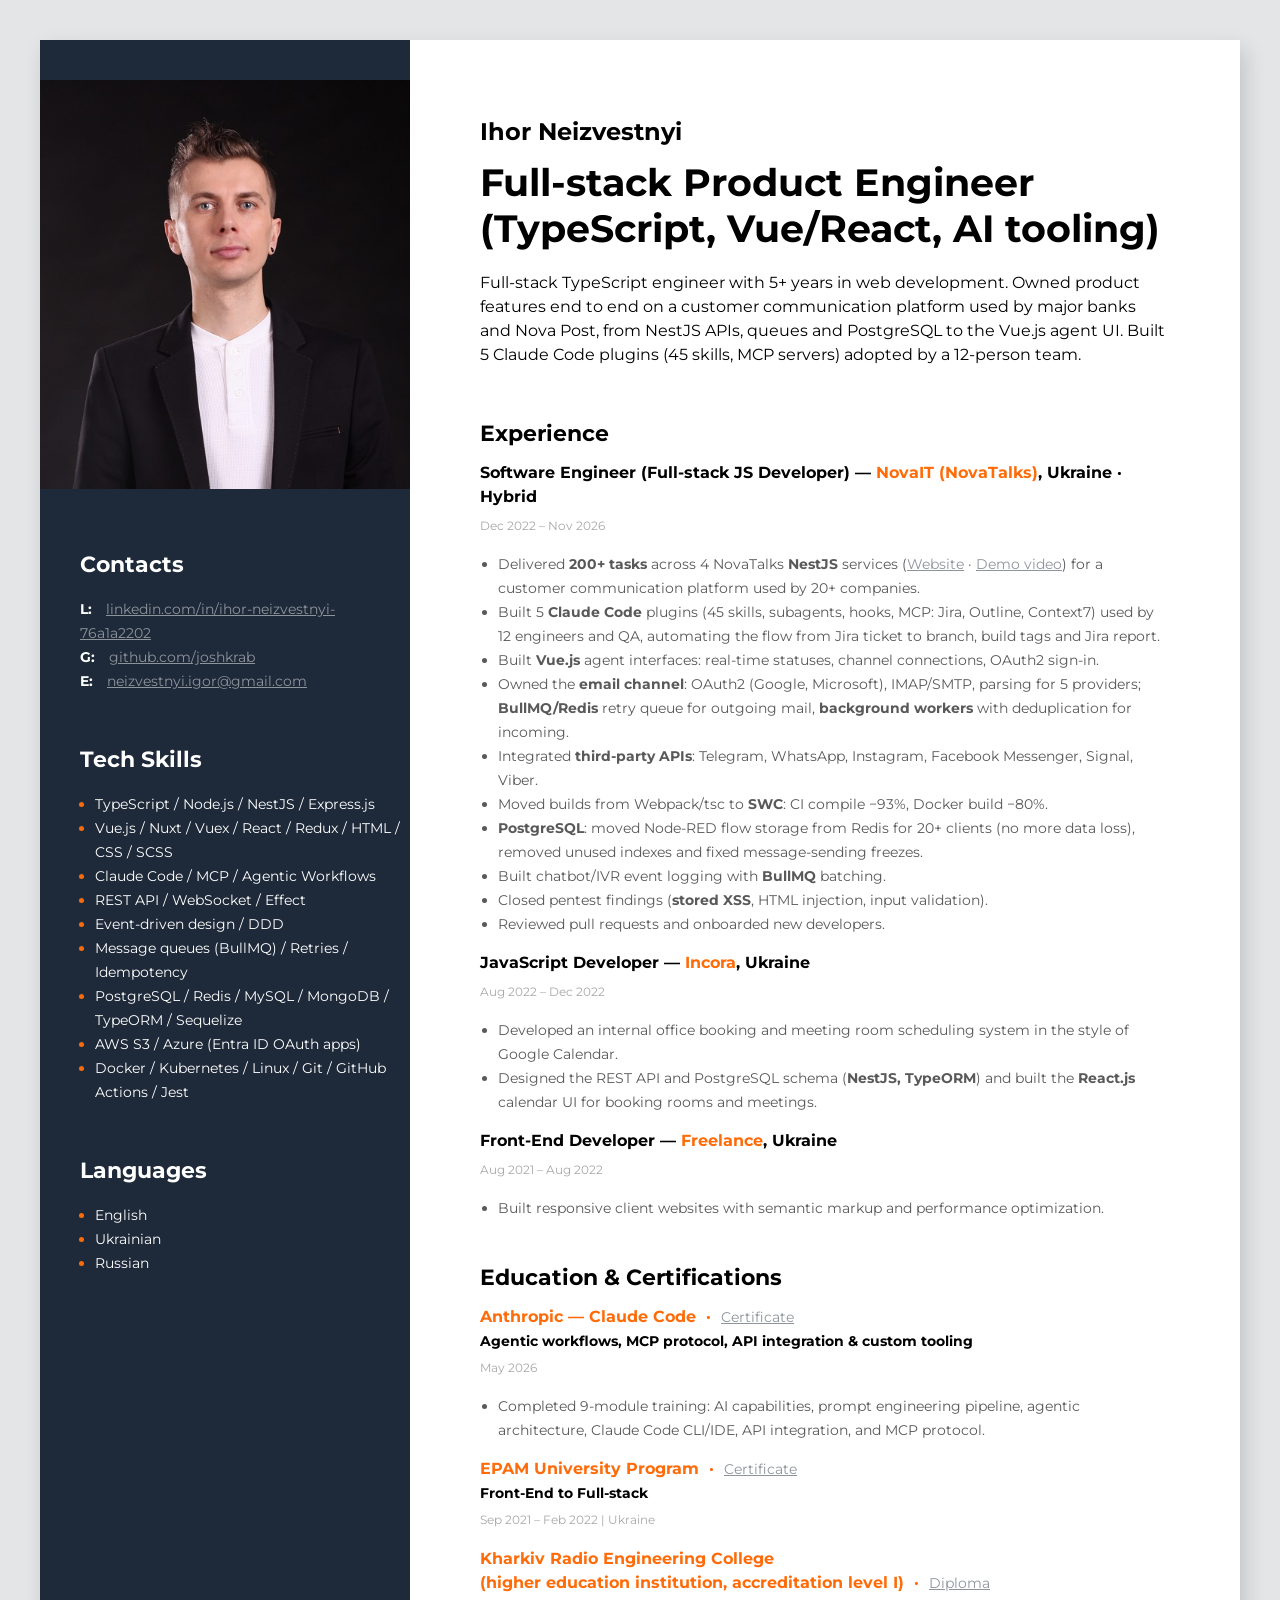
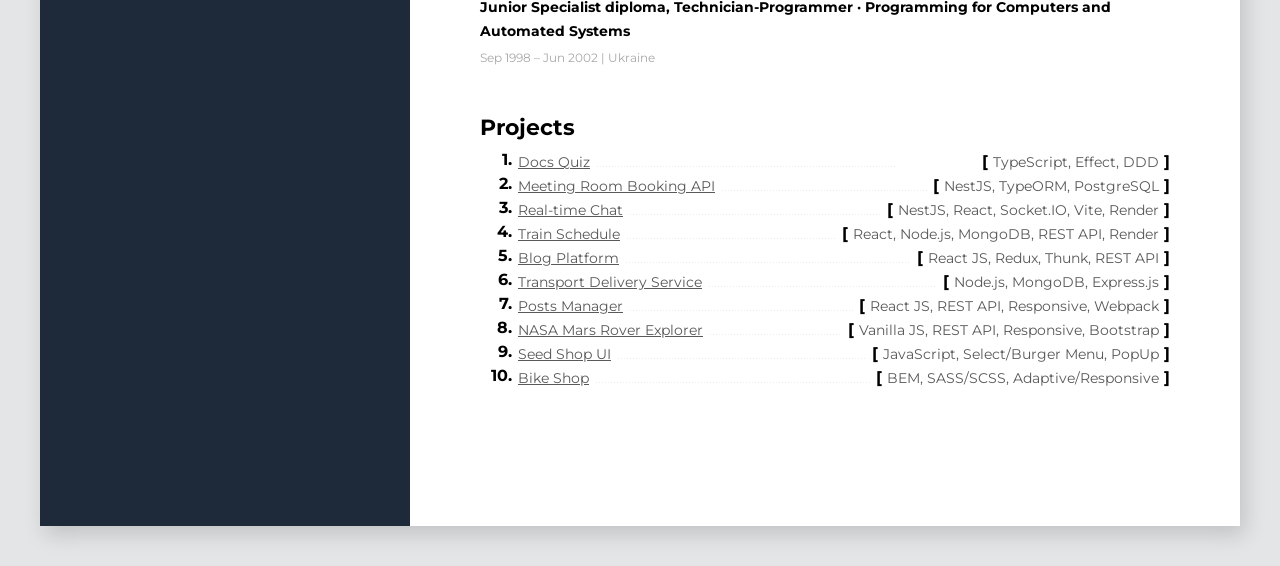
==== commit 9872f943: "fix2311" ====
--- a/index2.html
+++ b/index2.html
@@ -157,10 +157,10 @@
         <!-- NovaIT -->
         <div>
           <h4 class="profession-title">
-            Full-stack JS Developer —
+            Software Engineer (Full-stack JS Developer) —
             <span class="prof-company">NovaIT (NovaTalks)</span>, Ukraine · Hybrid
           </h4>
-          <span class="profession-time">Jan 2023 – Present</span>
+          <span class="profession-time">Dec 2022 – Nov 2026</span>
           <ul class="profession-duties">
             <li class="profession-duties-item">
               Delivered <b>200+ tasks</b> across 4 NovaTalks <b>NestJS</b> services
@@ -213,7 +213,7 @@
             JavaScript Developer —
             <span class="prof-company">Incora</span>, Ukraine
           </h4>
-          <span class="profession-time">Aug 2022 – Jan 2023</span>
+          <span class="profession-time">Aug 2022 – Dec 2022</span>
           <ul class="profession-duties">
             <li class="profession-duties-item">
               Developed an internal office booking and meeting room scheduling system in the style of Google Calendar.
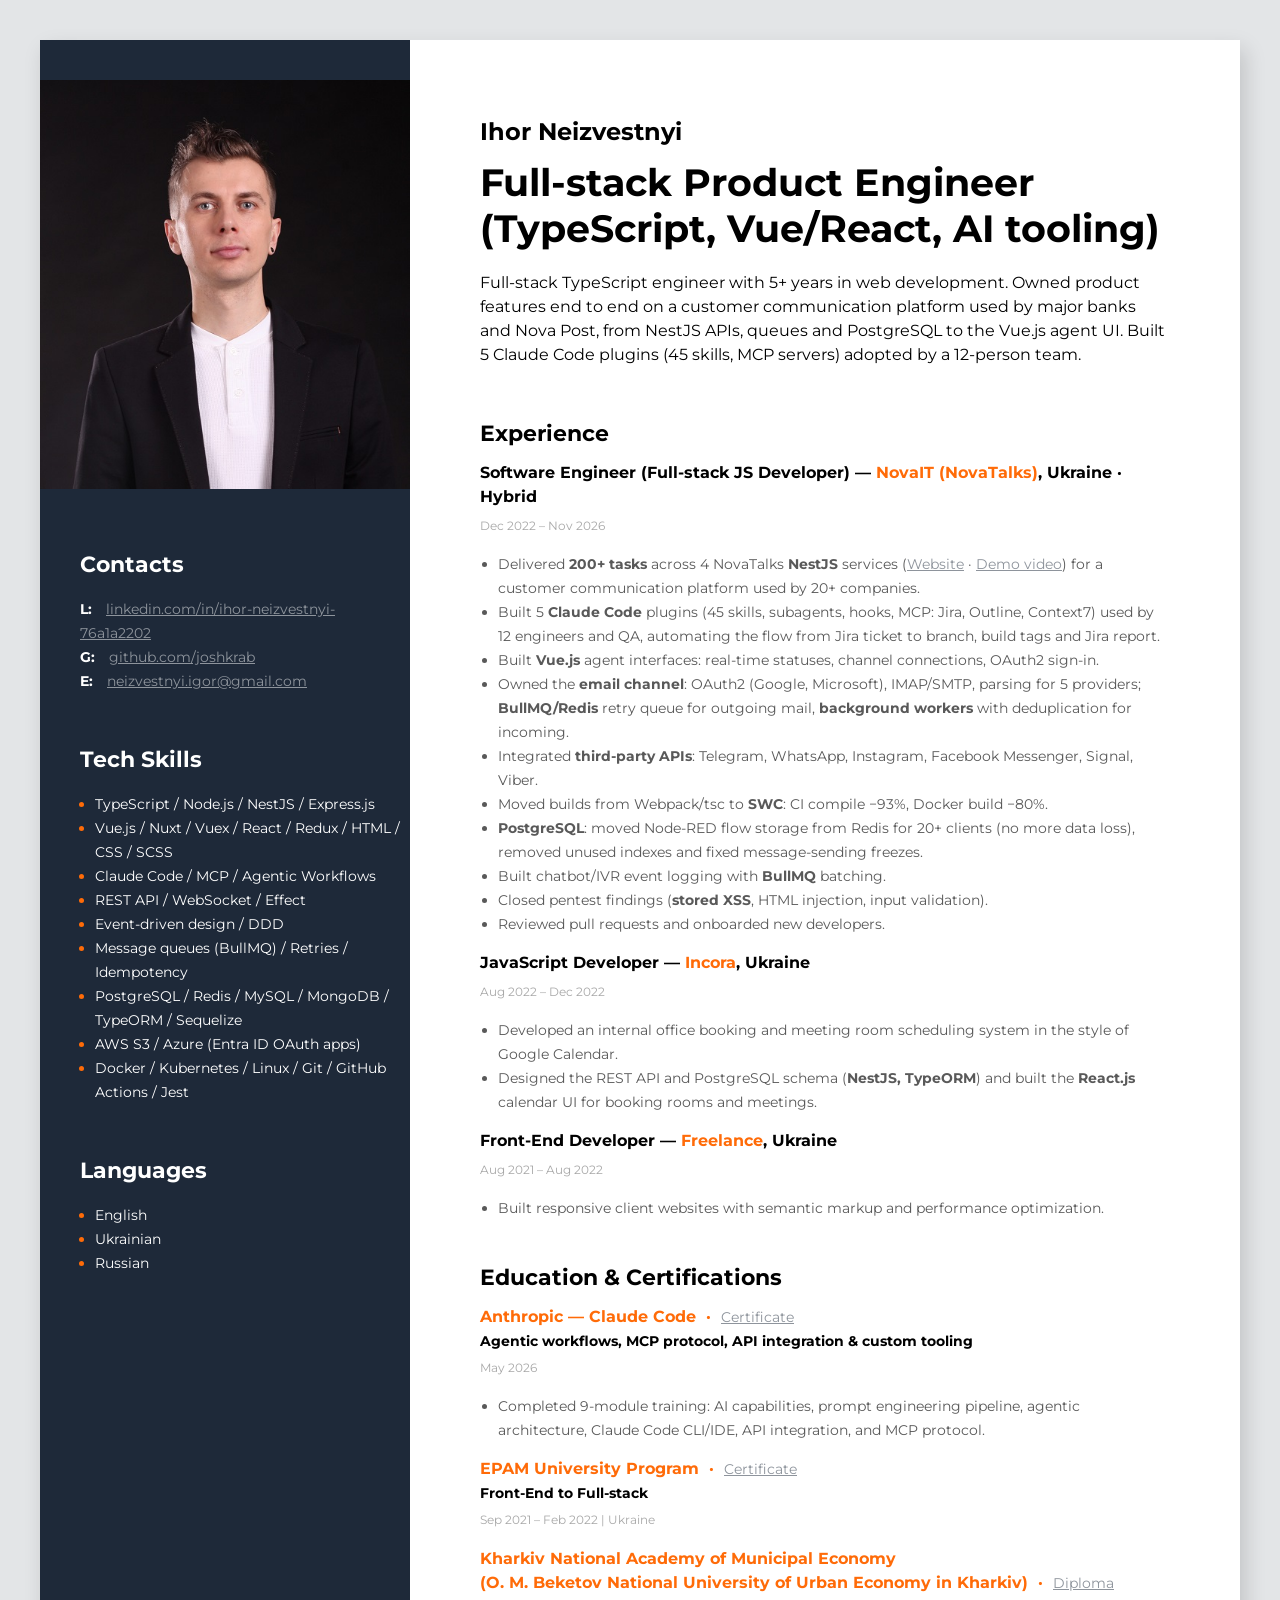
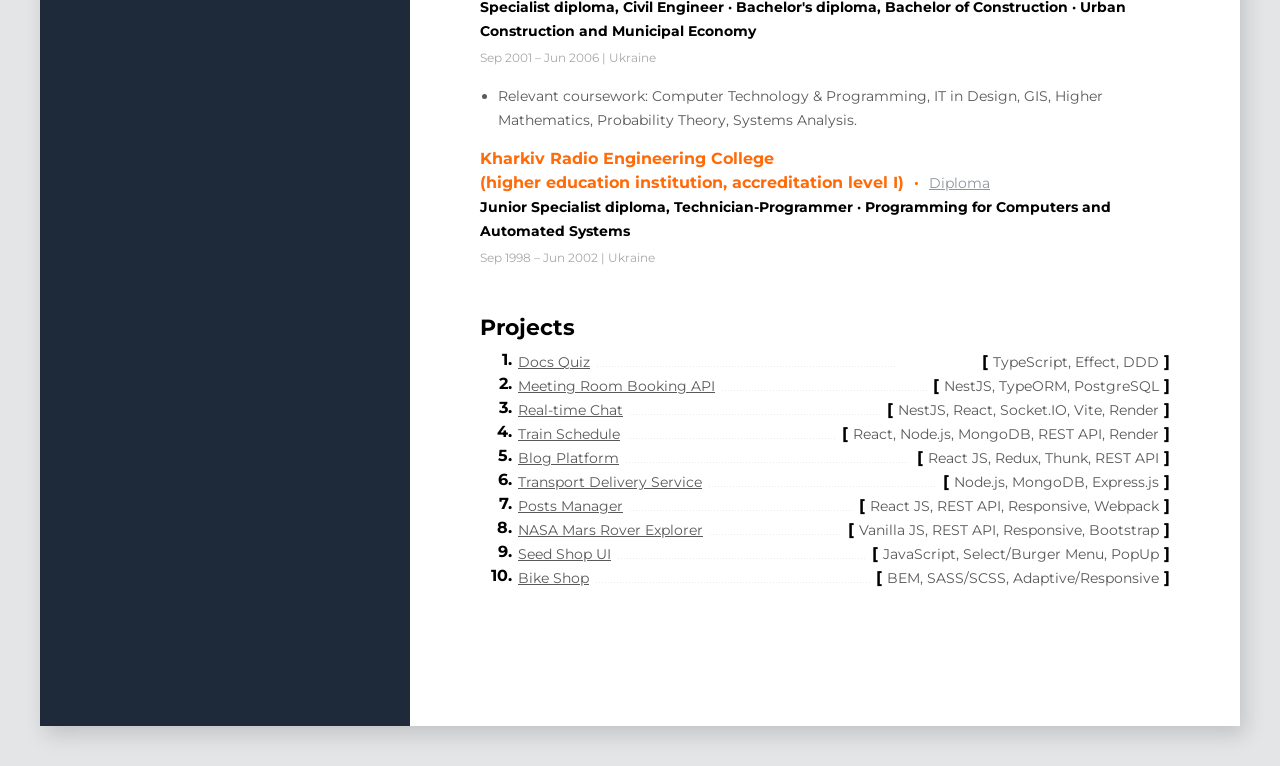
==== commit 55fee7aa: "fix24nov" ====
--- a/index2.html
+++ b/index2.html
@@ -132,7 +132,8 @@
         <p class="description">
           Full-stack TypeScript engineer with 5+ years in web development. Owned product features end to end on a
           customer communication platform used by major banks and Nova Post, from NestJS APIs, queues and PostgreSQL
-          to the Vue.js agent UI. Built 5 Claude Code plugins (45 skills, MCP servers) adopted by a 12&#8209;person team.
+          to the Vue.js agent UI. Built 5 Claude Code plugins (45 skills, MCP servers) adopted by a 12&#8209;person
+          team.
         </p>
       </div>
 
@@ -274,6 +275,25 @@
         </div>
 
         <div class="edu-entry">
+          <p class="university">Kharkiv National Academy of Municipal Economy <br>
+            (O. M. Beketov National University of Urban Economy in Kharkiv)
+            &nbsp;·&nbsp;
+            <a target="_blank" class="contacts-link"
+              href="https://www.linkedin.com/in/ihor-neizvestnyi-76a1a2202/overlay/Education/1283361973/treasury/?profileId=ACoAADOkJ8IBAlka952sf1YDm9G2X_8VX7Xbnp8">Diploma</a>
+          </p>
+          <p class="study-profession">Specialist diploma, Civil Engineer · Bachelor's diploma, Bachelor of
+            Construction · Urban Construction and Municipal Economy</p>
+          <span class="profession-time">Sep 2001 – Jun 2006
+            <span class="profession-divider">|</span> Ukraine </span>
+          <ul class="profession-duties">
+            <li class="profession-duties-item">
+              Relevant coursework: Computer Technology &amp; Programming, IT in Design, GIS, Higher Mathematics,
+              Probability Theory, Systems Analysis.
+            </li>
+          </ul>
+        </div>
+
+        <div class="edu-entry">
           <p class="university">Kharkiv Radio Engineering College <br>
             (higher education institution, accreditation level I)
             &nbsp;·&nbsp;
